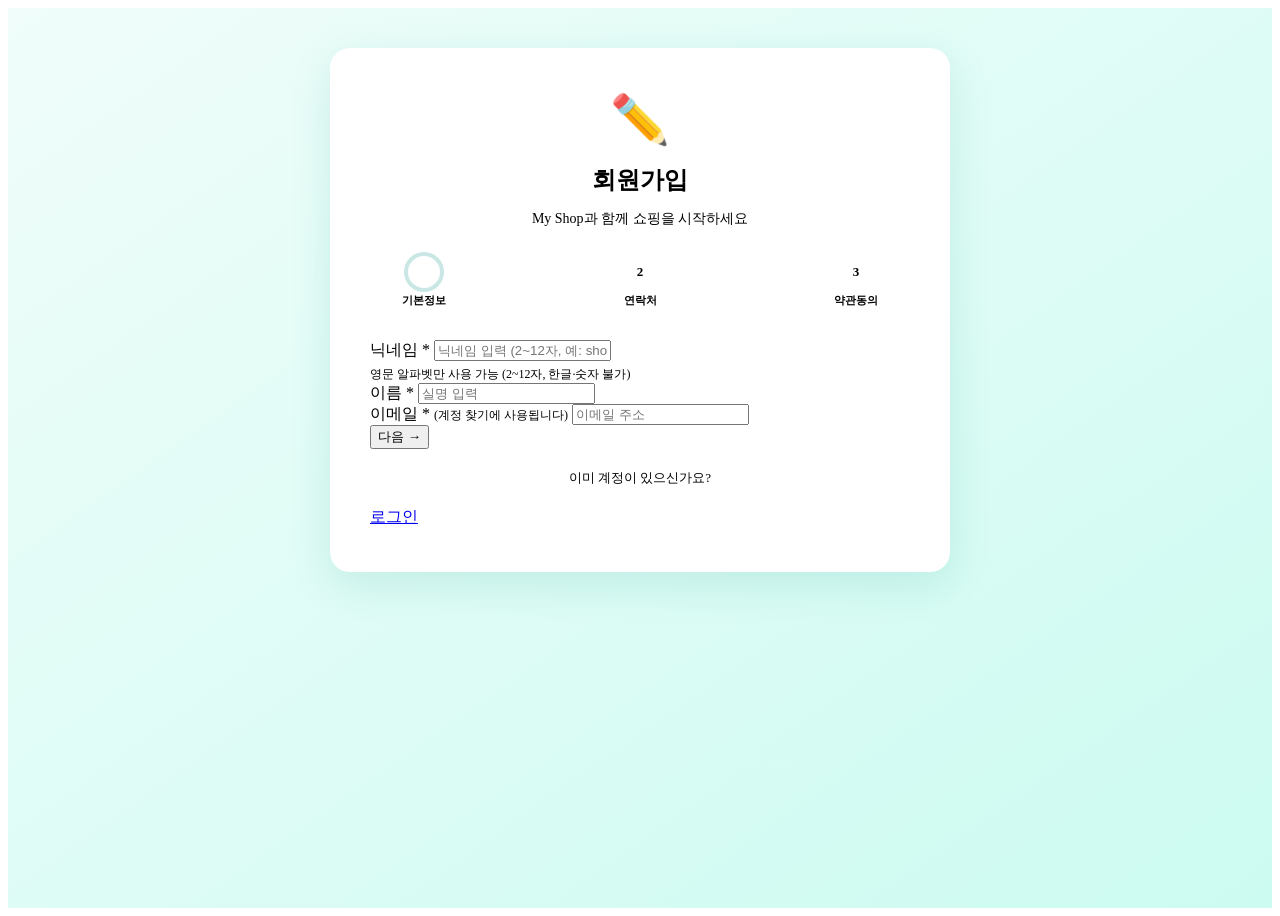
==== register.html @ 2c4adf81 "Add files via upload" ====
<!DOCTYPE html>
<html lang="ko">
<head>
  <meta charset="UTF-8">
  <meta name="viewport" content="width=device-width, initial-scale=1.0">
  <title>회원가입 - My Shop</title>
  <link href="https://fonts.googleapis.com/css2?family=Noto+Sans+KR:wght@400;500;600;700;800&display=swap" rel="stylesheet">
  <link rel="stylesheet" href="css/style.css">
  <style>
    body { min-height:100vh; display:flex; flex-direction:column; }
    .auth-wrap {
      flex:1; display:flex; align-items:flex-start; justify-content:center;
      padding:40px 16px; background:linear-gradient(145deg,#f0fdfa,#ccfbf1);
    }
    .auth-box {
      background:white; border-radius:20px; padding:44px 40px;
      width:100%; max-width:540px; box-shadow:0 12px 40px rgba(13,148,136,0.14);
    }
    @media(max-width:540px){ .auth-box{ padding:28px 18px; } }
    .auth-icon { text-align:center; font-size:48px; margin-bottom:6px; }
    .auth-title { text-align:center; font-size:24px; font-weight:800; margin-bottom:6px; }
    .auth-sub { text-align:center; color:var(--text-muted); font-size:14px; margin-bottom:28px; }

    .step-bar { display:flex; align-items:center; margin-bottom:32px; }
    .step-bar .step-node { flex:1; display:flex; flex-direction:column; align-items:center; gap:5px; position:relative; z-index:1; }
    .step-bar .step-circle {
      width:32px; height:32px; border-radius:50%; display:flex; align-items:center;
      justify-content:center; font-size:13px; font-weight:700;
      background:var(--border); color:var(--text-muted); transition:all 0.3s;
    }
    .step-bar .step-node.active .step-circle { background:var(--primary); color:white; box-shadow:0 0 0 4px rgba(13,148,136,0.22); }
    .step-bar .step-node.done .step-circle { background:var(--success); color:white; }
    .step-bar .step-node-label { font-size:11px; font-weight:600; color:var(--text-muted); }
    .step-bar .step-node.active .step-node-label { color:var(--primary); }
    .step-bar .step-node.done .step-node-label { color:var(--success); }
    .step-bar .step-line { flex:1; height:2px; background:var(--border); margin-bottom:18px; transition:background 0.3s; }
    .step-bar .step-line.done { background:var(--success); }

    .form-step { display:none; }
    .form-step.active { display:block; }

    .privacy-scroll {
      max-height:110px; overflow-y:auto; font-size:12px; color:var(--text-muted);
      line-height:1.9; padding:10px; background:var(--bg); border-radius:6px; margin-bottom:10px;
    }
    .addr-row { display:flex; gap:10px; align-items:flex-end; }
    .addr-row .form-control { flex:1; }
    .divider { display:flex; align-items:center; gap:12px; margin:20px 0; color:var(--text-muted); font-size:13px; }
    .divider::before,.divider::after{ content:''; flex:1; height:1px; background:var(--border); }

    /* 카카오 우편번호 iframe */
    #daumPostcodeWrapper {
      display:none; border:1px solid var(--border); border-radius:var(--radius-sm);
      margin-top:10px; overflow:hidden;
    }
    #daumPostcodeWrapper iframe { width:100%; height:400px; border:none; display:block; }

    /* 닉네임 유효성 힌트 */
    .nick-hint {
      font-size:12px; color:var(--text-muted); margin-top:5px;
    }
    .nick-hint.ok { color:var(--success); }
    .nick-hint.err { color:var(--danger); }
  </style>
</head>
<body>
<header class="header" id="mainHeader"></header>

<div class="auth-wrap">
  <div class="auth-box">
    <div class="auth-icon">✏️</div>
    <h1 class="auth-title">회원가입</h1>
    <p class="auth-sub">My Shop과 함께 쇼핑을 시작하세요</p>

    <!-- Step Bar -->
    <div class="step-bar" id="stepBar">
      <div class="step-node active" id="sn1">
        <div class="step-circle">1</div>
        <div class="step-node-label">기본정보</div>
      </div>
      <div class="step-line" id="sl1"></div>
      <div class="step-node" id="sn2">
        <div class="step-circle">2</div>
        <div class="step-node-label">연락처</div>
      </div>
      <div class="step-line" id="sl2"></div>
      <div class="step-node" id="sn3">
        <div class="step-circle">3</div>
        <div class="step-node-label">약관동의</div>
      </div>
    </div>

    <form id="regForm" onsubmit="return false;">
      <!-- ===== STEP 1: 기본정보 ===== -->
      <div class="form-step active" id="fs1">
        <div class="form-group">
          <label class="form-label">닉네임 <span class="required">*</span></label>
          <input type="text" class="form-control" id="r_nick" autocomplete="username"
                 placeholder="닉네임 입력 (2~12자, 예: shopking)" maxlength="12"
                 oninput="checkNick(this)" required>
          <div class="nick-hint" id="nickHint">영문 알파벳만 사용 가능 (2~12자, 한글·숫자 불가)</div>
          <div class="form-error" id="e_nick" style="display:none">⚠️ 영문 2~12자로 입력해주세요 (한글·숫자 불가)</div>
        </div>
        <div class="form-group">
          <label class="form-label">이름 <span class="required">*</span></label>
          <input type="text" class="form-control" id="r_name" autocomplete="name"
                 placeholder="실명 입력" required>
          <div class="form-error" id="e_name" style="display:none">⚠️ 이름을 입력해주세요</div>
        </div>
        <div class="form-group">
          <label class="form-label">이메일 <span class="required">*</span>
            <span style="color:var(--text-muted);font-weight:400;font-size:12px;">(계정 찾기에 사용됩니다)</span>
          </label>
          <input type="email" class="form-control" id="r_email" autocomplete="email"
                 placeholder="이메일 주소" required>
          <div class="form-error" id="e_email" style="display:none">⚠️ 올바른 이메일을 입력해주세요</div>
        </div>
        <button type="button" class="btn btn-primary btn-full btn-lg" onclick="goStep(2)">다음 →</button>
      </div>

      <!-- ===== STEP 2: 연락처/주소 ===== -->
      <div class="form-step" id="fs2">
        <div class="form-group">
          <label class="form-label">전화번호 <span class="required">*</span>
            <span style="color:var(--text-muted);font-weight:400;font-size:12px;">(로그인 시 비밀번호로 사용됩니다)</span>
          </label>
          <input type="tel" class="form-control" id="r_phone" autocomplete="tel"
                 placeholder="010-0000-0000" required>
          <div class="form-error" id="e_phone" style="display:none">⚠️ 전화번호를 입력해주세요</div>
        </div>
        <div class="form-group">
          <label class="form-label">주소 <span class="required">*</span></label>
          <div class="addr-row" style="margin-bottom:8px;">
            <input type="text" class="form-control" id="r_zip" autocomplete="postal-code"
                   placeholder="우편번호" style="max-width:140px;" readonly>
            <button type="button" class="btn btn-outline" onclick="openPostcode()">📮 주소 검색</button>
          </div>
          <!-- 카카오 우편번호 API 삽입 영역 -->
          <div id="daumPostcodeWrapper">
            <div id="daumPostcodeLayer"></div>
          </div>
          <input type="text" class="form-control" id="r_addr" autocomplete="address-line1"
                 placeholder="기본 주소 (주소 검색 후 자동 입력)" style="margin-bottom:8px;" readonly>
          <div class="form-error" id="e_addr" style="display:none">⚠️ 주소를 검색해주세요</div>
          <input type="text" class="form-control" id="r_addr2" autocomplete="address-line2"
                 placeholder="상세 주소 (동·호수 등 직접 입력)">
        </div>
        <div style="display:flex;gap:10px;">
          <button type="button" class="btn btn-secondary" onclick="goStep(1)" style="min-width:90px;">← 이전</button>
          <button type="button" class="btn btn-primary btn-full btn-lg" onclick="goStep(3)">다음 →</button>
        </div>
      </div>

      <!-- ===== STEP 3: 약관 동의 ===== -->
      <div class="form-step" id="fs3">
        <div class="form-group">
          <label class="checkbox-group" style="border-color:var(--primary-border);background:var(--primary-light);">
            <input type="checkbox" id="agreeAll" onchange="toggleAll(this.checked)">
            <div>
              <div style="font-size:15px;font-weight:800;">전체 동의</div>
              <div style="font-size:12px;color:var(--text-muted);margin-top:2px;">아래 모든 약관에 동의합니다</div>
            </div>
          </label>
        </div>
        <hr style="border:none;border-top:1px solid var(--border);margin-bottom:16px;">

        <div class="form-group">
          <label class="checkbox-group">
            <input type="checkbox" id="agreePrivacy" onchange="syncAll()">
            <div>
              <div style="font-weight:700;">[필수] 개인정보 수집·이용 동의</div>
              <div style="font-size:12px;color:var(--text-muted);margin-top:2px;">주문·배송 처리를 위한 정보 수집에 동의합니다</div>
            </div>
          </label>
          <div class="privacy-scroll" style="margin-top:10px;">
            <strong>개인정보 수집·이용 동의서</strong><br>
            ■ 수집 항목: 닉네임, 이름, 전화번호, 주소, 이메일<br>
            ■ 수집 목적: 회원 관리, 상품 주문·배송, 계정 찾기, 고객 지원<br>
            ■ 보유 기간: 회원 탈퇴 시 즉시 삭제 (관련 법령에 따라 보관될 수 있음)<br>
            ■ 제3자 제공: 배송사에 배송에 필요한 최소한의 정보 제공<br>
            ■ 동의 거부 가능하나, 거부 시 회원가입이 제한됩니다.
          </div>
          <div class="form-error" id="e_privacy" style="display:none">⚠️ 개인정보 동의는 필수입니다</div>
        </div>

        <div class="form-group">
          <label class="checkbox-group">
            <input type="checkbox" id="agreeTerms" onchange="syncAll()">
            <div>
              <div style="font-weight:700;">[필수] 이용약관 동의</div>
              <div style="font-size:12px;color:var(--text-muted);margin-top:2px;">서비스 이용약관에 동의합니다</div>
            </div>
          </label>
          <div class="privacy-scroll" style="margin-top:10px;">
            <strong>서비스 이용약관</strong><br>
            제1조(목적) 본 약관은 My Shop이 제공하는 쇼핑몰 서비스의 이용 조건을 규정합니다.<br>
            제2조(이용계약) 약관에 동의하고 회원가입 신청 시 이용계약이 성립됩니다.<br>
            제3조(서비스 이용) 회원은 관련 법령 및 본 약관을 준수하여야 합니다.<br>
            제4조(개인정보 보호) 회사는 개인정보보호법을 준수하여 회원 정보를 보호합니다.
          </div>
          <div class="form-error" id="e_terms" style="display:none">⚠️ 이용약관 동의는 필수입니다</div>
        </div>

        <div class="form-group">
          <label class="checkbox-group">
            <input type="checkbox" id="agreeMkt" onchange="syncAll()">
            <div>
              <div style="font-weight:700;">[선택] 마케팅 정보 수신 동의</div>
              <div style="font-size:12px;color:var(--text-muted);margin-top:2px;">이벤트·프로모션 정보를 수신합니다</div>
            </div>
          </label>
        </div>

        <div style="display:flex;gap:10px;">
          <button type="button" class="btn btn-secondary" onclick="goStep(2)" style="min-width:90px;">← 이전</button>
          <button type="button" class="btn btn-primary btn-full btn-lg" onclick="submitReg()" id="regBtn">가입 완료 🎉</button>
        </div>
      </div>
    </form>

    <div class="divider">이미 계정이 있으신가요?</div>
    <a href="login.html" class="btn btn-outline btn-full">로그인</a>
  </div>
</div>

<div class="toast-container"></div>
<!-- 카카오 우편번호 API -->
<script src="https://t1.daumcdn.net/mapjsapi/bundle/postcode/prod/postcode.v2.js"></script>
<script src="js/utils.js"></script>
<script>
  let curStep = 1;

  async function init() {
    await renderHeader();
    if (Auth.getUser()) { window.location.href = 'index.html'; return; }
    initPhoneInput(document.getElementById('r_phone'));
  }

  /* ===== 닉네임 실시간 검사 (영문만 허용) ===== */
  function checkNick(input) {
    const val = input.value;
    // 영문 아닌 문자(한글, 숫자, 특수문자 등) 즉시 제거
    input.value = val.replace(/[^a-zA-Z]/g, '');
    const v = input.value;
    const hint = document.getElementById('nickHint');
    if (v.length === 0) {
      hint.className = 'nick-hint';
      hint.textContent = '영문 소문자·대문자만 사용 가능 (2~12자)';
    } else if (v.length < 2) {
      hint.className = 'nick-hint err';
      hint.textContent = '⚠️ 너무 짧습니다 (최소 2자)';
    } else if (v.length > 12) {
      hint.className = 'nick-hint err';
      hint.textContent = '⚠️ 너무 깁니다 (최대 12자)';
    } else {
      hint.className = 'nick-hint ok';
      hint.textContent = '✅ 사용 가능한 형식입니다';
    }
    setErr('e_nick', false);
  }

  /* ===== 카카오 주소 검색 ===== */
  function openPostcode() {
    const wrapper = document.getElementById('daumPostcodeWrapper');
    wrapper.style.display = 'block';
    new daum.Postcode({
      oncomplete: function(data) {
        const addr = data.roadAddress || data.jibunAddress;
        document.getElementById('r_zip').value  = data.zonecode;
        document.getElementById('r_addr').value = addr;
        wrapper.style.display = 'none';
        document.getElementById('r_addr2').focus();
        setErr('e_addr', false);
      },
      onclose: function() {
        wrapper.style.display = 'none';
      },
      width: '100%',
      height: '400px'
    }).embed(document.getElementById('daumPostcodeLayer'));
  }

  /* ===== 단계 이동 ===== */
  function goStep(to) {
    if (to > curStep && !validateStep(curStep)) return;
    for (let i = 1; i <= 3; i++) {
      document.getElementById('sn'+i).className =
        'step-node' + (i < to ? ' done' : i === to ? ' active' : '');
    }
    for (let i = 1; i <= 2; i++) {
      document.getElementById('sl'+i).className =
        'step-line' + (i < to ? ' done' : '');
    }
    document.getElementById('fs'+curStep).classList.remove('active');
    curStep = to;
    document.getElementById('fs'+curStep).classList.add('active');
    window.scrollTo({ top: 0, behavior: 'smooth' });
  }

  /* ===== 단계 유효성 검사 ===== */
  function validateStep(s) {
    if (s === 1) {
      const nick  = document.getElementById('r_nick').value.trim();
      const name  = document.getElementById('r_name').value.trim();
      const email = document.getElementById('r_email').value.trim();
      let ok = true;

      // 닉네임: 영문만, 2~12자
      const nickOk = /^[a-zA-Z]{2,12}$/.test(nick);
      if (!nickOk) {
        setErr('e_nick', true);
        document.getElementById('nickHint').className = 'nick-hint err';
        document.getElementById('nickHint').textContent = '⚠️ 영문 2~12자만 허용됩니다 (한글·숫자 불가)';
        ok = false;
      } else {
        setErr('e_nick', false);
      }

      if (!name) { setErr('e_name', true); ok = false; } else { setErr('e_name', false); }

      if (!email || !/^[^\s@]+@[^\s@]+\.[^\s@]+$/.test(email)) {
        setErr('e_email', true); ok = false;
        if (email) toast('이메일 형식이 올바르지 않습니다.', 'warning');
      } else {
        setErr('e_email', false);
      }
      return ok;
    }
    if (s === 2) {
      const phone = document.getElementById('r_phone').value.trim();
      const addr  = document.getElementById('r_addr').value.trim();
      let ok = true;
      if (!phone || phone.replace(/\D/g,'').length < 10) {
        setErr('e_phone', true);
        document.getElementById('e_phone').textContent = '⚠️ 올바른 전화번호를 입력해주세요';
        ok = false;
      } else { setErr('e_phone', false); }
      if (!addr) {
        setErr('e_addr', true); ok = false;
        toast('주소를 검색해주세요.', 'warning');
      } else {
        setErr('e_addr', false);
      }
      return ok;
    }
    return true;
  }

  function setErr(id, show) {
    const el = document.getElementById(id);
    if (el) el.style.display = show ? 'flex' : 'none';
  }

  /* ===== 약관 동의 ===== */
  function toggleAll(v) {
    ['agreePrivacy','agreeTerms','agreeMkt'].forEach(id => document.getElementById(id).checked = v);
  }
  function syncAll() {
    const p = document.getElementById('agreePrivacy').checked;
    const t = document.getElementById('agreeTerms').checked;
    const m = document.getElementById('agreeMkt').checked;
    document.getElementById('agreeAll').checked = p && t && m;
  }

  /* ===== 최종 가입 제출 ===== */
  async function submitReg() {
    if (!document.getElementById('agreePrivacy').checked) {
      setErr('e_privacy', true);
      toast('개인정보 동의는 필수입니다.', 'error'); return;
    }
    setErr('e_privacy', false);
    if (!document.getElementById('agreeTerms').checked) {
      setErr('e_terms', true);
      toast('이용약관 동의는 필수입니다.', 'error'); return;
    }
    setErr('e_terms', false);

    const nick  = document.getElementById('r_nick').value.trim();
    const name  = document.getElementById('r_name').value.trim();
    const email = document.getElementById('r_email').value.trim();
    const phone = document.getElementById('r_phone').value.trim();
    const zip   = document.getElementById('r_zip').value.trim();
    const addr  = document.getElementById('r_addr').value.trim();
    const addr2 = document.getElementById('r_addr2').value.trim();

    // 최종 닉네임 검사
    if (!/^[a-zA-Z]{2,12}$/.test(nick)) {
      toast('닉네임은 영문 2~12자만 허용됩니다.', 'error'); return;
    }

    showLoading();
    try {
      const res = await API.get('users', { limit: 500 });
      const users = res.data || [];

      // 닉네임 중복
      if (users.find(u => u.nickname === nick)) {
        hideLoading();
        toast('이미 사용 중인 닉네임입니다.', 'error'); return;
      }
      // 이메일 중복
      if (users.find(u => u.email === email)) {
        hideLoading();
        toast('이미 사용 중인 이메일입니다.', 'error'); return;
      }
      // 전화번호 중복
      const phoneNum = phone.replace(/\D/g,'');
      if (users.find(u => u.phone && u.phone.replace(/\D/g,'') === phoneNum)) {
        hideLoading();
        toast('이미 사용 중인 전화번호입니다.', 'error'); return;
      }

      const id = generateId();
      // 전화번호 숫자만 추출하여 비밀번호로 사용
      const initPw = phone.replace(/\D/g,'');
      await API.create('users', {
        id, nickname: nick, name, email,
        password: hashPassword(initPw),
        phone, zipcode: zip, address: addr, address_detail: addr2,
        privacy_agreed: true, role: 'user'
      });

      Auth.setUser({ id, nickname: nick, name, role: 'user' });
      hideLoading();
      toast('회원가입 완료! 환영합니다 🎉', 'success');
      setTimeout(() => { window.location.href = 'index.html'; }, 1200);
    } catch(e) {
      hideLoading(); console.error(e);
      toast('오류가 발생했습니다.', 'error');
    }
  }

  init();
</script>
</body>
</html>
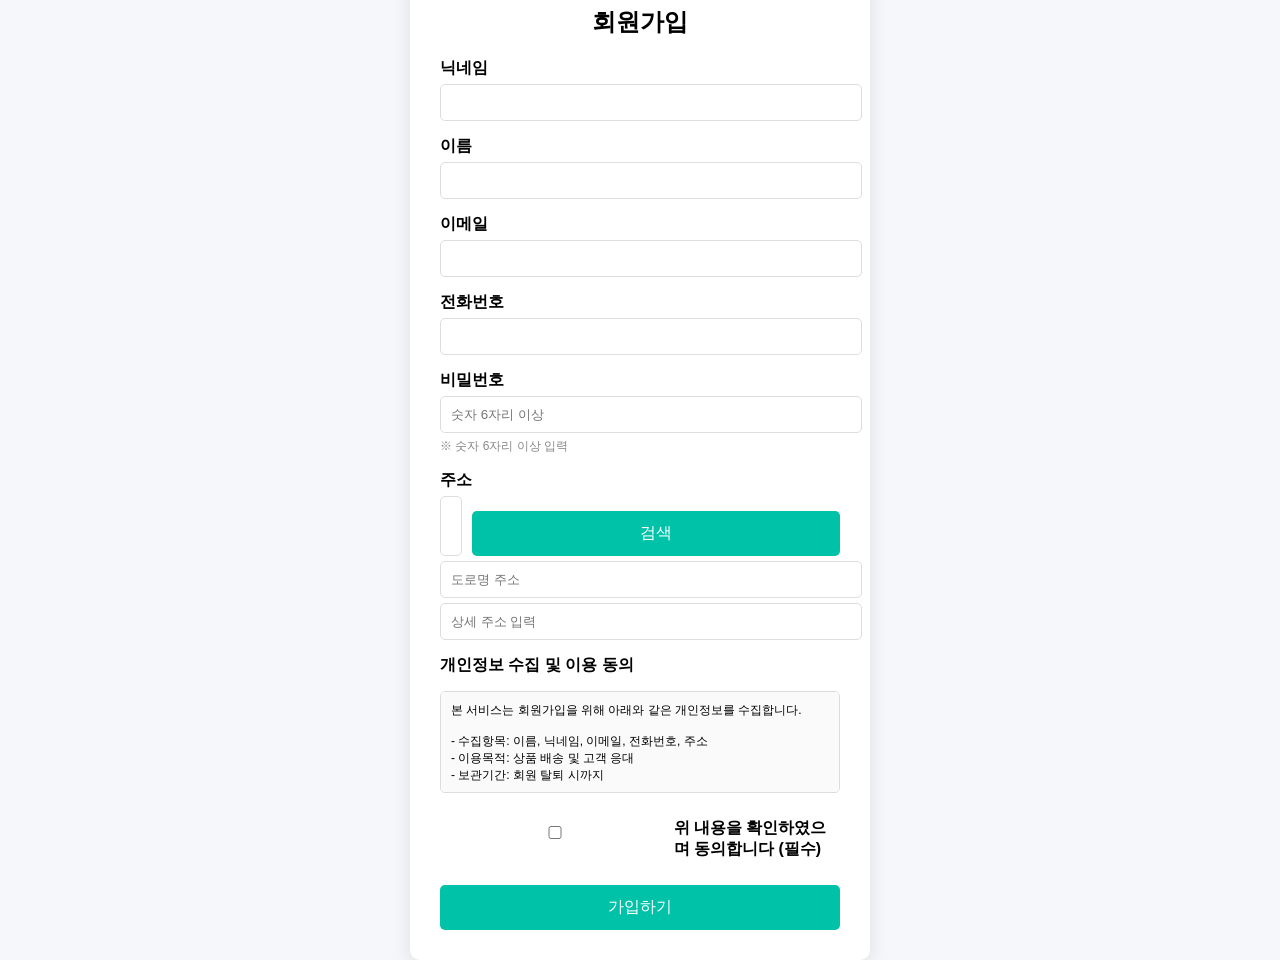
==== commit 65f0afd2: "Update register.html" ====
--- a/register.html
+++ b/register.html
@@ -2,435 +2,206 @@
 <html lang="ko">
 <head>
   <meta charset="UTF-8">
-  <meta name="viewport" content="width=device-width, initial-scale=1.0">
-  <title>회원가입 - My Shop</title>
-  <link href="https://fonts.googleapis.com/css2?family=Noto+Sans+KR:wght@400;500;600;700;800&display=swap" rel="stylesheet">
-  <link rel="stylesheet" href="css/style.css">
+  <title>회원가입 | 해이린</title>
+
   <style>
-    body { min-height:100vh; display:flex; flex-direction:column; }
-    .auth-wrap {
-      flex:1; display:flex; align-items:flex-start; justify-content:center;
-      padding:40px 16px; background:linear-gradient(145deg,#f0fdfa,#ccfbf1);
-    }
-    .auth-box {
-      background:white; border-radius:20px; padding:44px 40px;
-      width:100%; max-width:540px; box-shadow:0 12px 40px rgba(13,148,136,0.14);
-    }
-    @media(max-width:540px){ .auth-box{ padding:28px 18px; } }
-    .auth-icon { text-align:center; font-size:48px; margin-bottom:6px; }
-    .auth-title { text-align:center; font-size:24px; font-weight:800; margin-bottom:6px; }
-    .auth-sub { text-align:center; color:var(--text-muted); font-size:14px; margin-bottom:28px; }
-
-    .step-bar { display:flex; align-items:center; margin-bottom:32px; }
-    .step-bar .step-node { flex:1; display:flex; flex-direction:column; align-items:center; gap:5px; position:relative; z-index:1; }
-    .step-bar .step-circle {
-      width:32px; height:32px; border-radius:50%; display:flex; align-items:center;
-      justify-content:center; font-size:13px; font-weight:700;
-      background:var(--border); color:var(--text-muted); transition:all 0.3s;
-    }
-    .step-bar .step-node.active .step-circle { background:var(--primary); color:white; box-shadow:0 0 0 4px rgba(13,148,136,0.22); }
-    .step-bar .step-node.done .step-circle { background:var(--success); color:white; }
-    .step-bar .step-node-label { font-size:11px; font-weight:600; color:var(--text-muted); }
-    .step-bar .step-node.active .step-node-label { color:var(--primary); }
-    .step-bar .step-node.done .step-node-label { color:var(--success); }
-    .step-bar .step-line { flex:1; height:2px; background:var(--border); margin-bottom:18px; transition:background 0.3s; }
-    .step-bar .step-line.done { background:var(--success); }
-
-    .form-step { display:none; }
-    .form-step.active { display:block; }
-
-    .privacy-scroll {
-      max-height:110px; overflow-y:auto; font-size:12px; color:var(--text-muted);
-      line-height:1.9; padding:10px; background:var(--bg); border-radius:6px; margin-bottom:10px;
-    }
-    .addr-row { display:flex; gap:10px; align-items:flex-end; }
-    .addr-row .form-control { flex:1; }
-    .divider { display:flex; align-items:center; gap:12px; margin:20px 0; color:var(--text-muted); font-size:13px; }
-    .divider::before,.divider::after{ content:''; flex:1; height:1px; background:var(--border); }
-
-    /* 카카오 우편번호 iframe */
-    #daumPostcodeWrapper {
-      display:none; border:1px solid var(--border); border-radius:var(--radius-sm);
-      margin-top:10px; overflow:hidden;
-    }
-    #daumPostcodeWrapper iframe { width:100%; height:400px; border:none; display:block; }
-
-    /* 닉네임 유효성 힌트 */
-    .nick-hint {
-      font-size:12px; color:var(--text-muted); margin-top:5px;
-    }
-    .nick-hint.ok { color:var(--success); }
-    .nick-hint.err { color:var(--danger); }
+    body {
+      font-family: 'Arial', sans-serif;
+      background: #f5f7fa;
+      display: flex;
+      justify-content: center;
+      align-items: center;
+      height: 100vh;
+    }
+
+    .container {
+      width: 400px;
+      background: #fff;
+      padding: 30px;
+      border-radius: 10px;
+      box-shadow: 0 5px 20px rgba(0,0,0,0.1);
+    }
+
+    h2 {
+      text-align: center;
+      margin-bottom: 20px;
+    }
+
+    label {
+      display: block;
+      margin-top: 15px;
+      font-weight: bold;
+    }
+
+    input {
+      width: 100%;
+      padding: 10px;
+      margin-top: 5px;
+      border: 1px solid #ddd;
+      border-radius: 5px;
+    }
+
+    .row {
+      display: flex;
+      gap: 10px;
+    }
+
+    .row input {
+      flex: 1;
+    }
+
+    button {
+      width: 100%;
+      margin-top: 20px;
+      padding: 12px;
+      background: #00c2a8;
+      border: none;
+      color: white;
+      font-size: 16px;
+      border-radius: 5px;
+      cursor: pointer;
+    }
+
+    button:hover {
+      background: #00a891;
+    }
+
+    .note {
+      font-size: 12px;
+      color: #888;
+      margin-top: 5px;
+    }
+
+    .error {
+      color: red;
+      font-size: 12px;
+      margin-top: 5px;
+    }
+
+    .agree-box {
+      margin-top: 15px;
+      padding: 10px;
+      border: 1px solid #ddd;
+      border-radius: 5px;
+      height: 80px;
+      overflow-y: auto;
+      font-size: 12px;
+      background: #fafafa;
+    }
+
+    .checkbox-area {
+      margin-top: 10px;
+      display: flex;
+      align-items: center;
+      gap: 5px;
+    }
   </style>
+
+  <!-- 다음 주소 API -->
+  <script src="https://t1.daumcdn.net/mapjsapi/bundle/postcode/prod/postcode.v2.js"></script>
+
 </head>
+
 <body>
-<header class="header" id="mainHeader"></header>
-
-<div class="auth-wrap">
-  <div class="auth-box">
-    <div class="auth-icon">✏️</div>
-    <h1 class="auth-title">회원가입</h1>
-    <p class="auth-sub">My Shop과 함께 쇼핑을 시작하세요</p>
-
-    <!-- Step Bar -->
-    <div class="step-bar" id="stepBar">
-      <div class="step-node active" id="sn1">
-        <div class="step-circle">1</div>
-        <div class="step-node-label">기본정보</div>
-      </div>
-      <div class="step-line" id="sl1"></div>
-      <div class="step-node" id="sn2">
-        <div class="step-circle">2</div>
-        <div class="step-node-label">연락처</div>
-      </div>
-      <div class="step-line" id="sl2"></div>
-      <div class="step-node" id="sn3">
-        <div class="step-circle">3</div>
-        <div class="step-node-label">약관동의</div>
-      </div>
+
+<div class="container">
+  <h2>회원가입</h2>
+
+  <form onsubmit="return validateForm()">
+
+    <label>닉네임</label>
+    <input type="text" required>
+
+    <label>이름</label>
+    <input type="text" required>
+
+    <label>이메일</label>
+    <input type="email" required>
+
+    <label>전화번호</label>
+    <input type="tel" required>
+
+    <label>비밀번호</label>
+    <input type="password" id="password" placeholder="숫자 6자리 이상" required>
+    <div class="note">※ 숫자 6자리 이상 입력</div>
+    <div id="pwError" class="error"></div>
+
+    <label>주소</label>
+
+    <div class="row">
+      <input type="text" id="postcode" placeholder="우편번호" readonly>
+      <button type="button" onclick="execDaumPostcode()">검색</button>
     </div>
 
-    <form id="regForm" onsubmit="return false;">
-      <!-- ===== STEP 1: 기본정보 ===== -->
-      <div class="form-step active" id="fs1">
-        <div class="form-group">
-          <label class="form-label">닉네임 <span class="required">*</span></label>
-          <input type="text" class="form-control" id="r_nick" autocomplete="username"
-                 placeholder="닉네임 입력 (2~12자, 예: shopking)" maxlength="12"
-                 oninput="checkNick(this)" required>
-          <div class="nick-hint" id="nickHint">영문 알파벳만 사용 가능 (2~12자, 한글·숫자 불가)</div>
-          <div class="form-error" id="e_nick" style="display:none">⚠️ 영문 2~12자로 입력해주세요 (한글·숫자 불가)</div>
-        </div>
-        <div class="form-group">
-          <label class="form-label">이름 <span class="required">*</span></label>
-          <input type="text" class="form-control" id="r_name" autocomplete="name"
-                 placeholder="실명 입력" required>
-          <div class="form-error" id="e_name" style="display:none">⚠️ 이름을 입력해주세요</div>
-        </div>
-        <div class="form-group">
-          <label class="form-label">이메일 <span class="required">*</span>
-            <span style="color:var(--text-muted);font-weight:400;font-size:12px;">(계정 찾기에 사용됩니다)</span>
-          </label>
-          <input type="email" class="form-control" id="r_email" autocomplete="email"
-                 placeholder="이메일 주소" required>
-          <div class="form-error" id="e_email" style="display:none">⚠️ 올바른 이메일을 입력해주세요</div>
-        </div>
-        <button type="button" class="btn btn-primary btn-full btn-lg" onclick="goStep(2)">다음 →</button>
-      </div>
-
-      <!-- ===== STEP 2: 연락처/주소 ===== -->
-      <div class="form-step" id="fs2">
-        <div class="form-group">
-          <label class="form-label">전화번호 <span class="required">*</span>
-            <span style="color:var(--text-muted);font-weight:400;font-size:12px;">(로그인 시 비밀번호로 사용됩니다)</span>
-          </label>
-          <input type="tel" class="form-control" id="r_phone" autocomplete="tel"
-                 placeholder="010-0000-0000" required>
-          <div class="form-error" id="e_phone" style="display:none">⚠️ 전화번호를 입력해주세요</div>
-        </div>
-        <div class="form-group">
-          <label class="form-label">주소 <span class="required">*</span></label>
-          <div class="addr-row" style="margin-bottom:8px;">
-            <input type="text" class="form-control" id="r_zip" autocomplete="postal-code"
-                   placeholder="우편번호" style="max-width:140px;" readonly>
-            <button type="button" class="btn btn-outline" onclick="openPostcode()">📮 주소 검색</button>
-          </div>
-          <!-- 카카오 우편번호 API 삽입 영역 -->
-          <div id="daumPostcodeWrapper">
-            <div id="daumPostcodeLayer"></div>
-          </div>
-          <input type="text" class="form-control" id="r_addr" autocomplete="address-line1"
-                 placeholder="기본 주소 (주소 검색 후 자동 입력)" style="margin-bottom:8px;" readonly>
-          <div class="form-error" id="e_addr" style="display:none">⚠️ 주소를 검색해주세요</div>
-          <input type="text" class="form-control" id="r_addr2" autocomplete="address-line2"
-                 placeholder="상세 주소 (동·호수 등 직접 입력)">
-        </div>
-        <div style="display:flex;gap:10px;">
-          <button type="button" class="btn btn-secondary" onclick="goStep(1)" style="min-width:90px;">← 이전</button>
-          <button type="button" class="btn btn-primary btn-full btn-lg" onclick="goStep(3)">다음 →</button>
-        </div>
-      </div>
-
-      <!-- ===== STEP 3: 약관 동의 ===== -->
-      <div class="form-step" id="fs3">
-        <div class="form-group">
-          <label class="checkbox-group" style="border-color:var(--primary-border);background:var(--primary-light);">
-            <input type="checkbox" id="agreeAll" onchange="toggleAll(this.checked)">
-            <div>
-              <div style="font-size:15px;font-weight:800;">전체 동의</div>
-              <div style="font-size:12px;color:var(--text-muted);margin-top:2px;">아래 모든 약관에 동의합니다</div>
-            </div>
-          </label>
-        </div>
-        <hr style="border:none;border-top:1px solid var(--border);margin-bottom:16px;">
-
-        <div class="form-group">
-          <label class="checkbox-group">
-            <input type="checkbox" id="agreePrivacy" onchange="syncAll()">
-            <div>
-              <div style="font-weight:700;">[필수] 개인정보 수집·이용 동의</div>
-              <div style="font-size:12px;color:var(--text-muted);margin-top:2px;">주문·배송 처리를 위한 정보 수집에 동의합니다</div>
-            </div>
-          </label>
-          <div class="privacy-scroll" style="margin-top:10px;">
-            <strong>개인정보 수집·이용 동의서</strong><br>
-            ■ 수집 항목: 닉네임, 이름, 전화번호, 주소, 이메일<br>
-            ■ 수집 목적: 회원 관리, 상품 주문·배송, 계정 찾기, 고객 지원<br>
-            ■ 보유 기간: 회원 탈퇴 시 즉시 삭제 (관련 법령에 따라 보관될 수 있음)<br>
-            ■ 제3자 제공: 배송사에 배송에 필요한 최소한의 정보 제공<br>
-            ■ 동의 거부 가능하나, 거부 시 회원가입이 제한됩니다.
-          </div>
-          <div class="form-error" id="e_privacy" style="display:none">⚠️ 개인정보 동의는 필수입니다</div>
-        </div>
-
-        <div class="form-group">
-          <label class="checkbox-group">
-            <input type="checkbox" id="agreeTerms" onchange="syncAll()">
-            <div>
-              <div style="font-weight:700;">[필수] 이용약관 동의</div>
-              <div style="font-size:12px;color:var(--text-muted);margin-top:2px;">서비스 이용약관에 동의합니다</div>
-            </div>
-          </label>
-          <div class="privacy-scroll" style="margin-top:10px;">
-            <strong>서비스 이용약관</strong><br>
-            제1조(목적) 본 약관은 My Shop이 제공하는 쇼핑몰 서비스의 이용 조건을 규정합니다.<br>
-            제2조(이용계약) 약관에 동의하고 회원가입 신청 시 이용계약이 성립됩니다.<br>
-            제3조(서비스 이용) 회원은 관련 법령 및 본 약관을 준수하여야 합니다.<br>
-            제4조(개인정보 보호) 회사는 개인정보보호법을 준수하여 회원 정보를 보호합니다.
-          </div>
-          <div class="form-error" id="e_terms" style="display:none">⚠️ 이용약관 동의는 필수입니다</div>
-        </div>
-
-        <div class="form-group">
-          <label class="checkbox-group">
-            <input type="checkbox" id="agreeMkt" onchange="syncAll()">
-            <div>
-              <div style="font-weight:700;">[선택] 마케팅 정보 수신 동의</div>
-              <div style="font-size:12px;color:var(--text-muted);margin-top:2px;">이벤트·프로모션 정보를 수신합니다</div>
-            </div>
-          </label>
-        </div>
-
-        <div style="display:flex;gap:10px;">
-          <button type="button" class="btn btn-secondary" onclick="goStep(2)" style="min-width:90px;">← 이전</button>
-          <button type="button" class="btn btn-primary btn-full btn-lg" onclick="submitReg()" id="regBtn">가입 완료 🎉</button>
-        </div>
-      </div>
-    </form>
-
-    <div class="divider">이미 계정이 있으신가요?</div>
-    <a href="login.html" class="btn btn-outline btn-full">로그인</a>
-  </div>
+    <input type="text" id="address" placeholder="도로명 주소" readonly>
+    <input type="text" placeholder="상세 주소 입력">
+
+    <!-- 개인정보 동의 -->
+    <label>개인정보 수집 및 이용 동의</label>
+
+    <div class="agree-box">
+      본 서비스는 회원가입을 위해 아래와 같은 개인정보를 수집합니다.<br><br>
+      - 수집항목: 이름, 닉네임, 이메일, 전화번호, 주소<br>
+      - 이용목적: 상품 배송 및 고객 응대<br>
+      - 보관기간: 회원 탈퇴 시까지<br><br>
+      ※ 동의를 거부할 수 있으나, 거부 시 회원가입이 제한됩니다.
+    </div>
+
+    <div class="checkbox-area">
+      <input type="checkbox" id="agree">
+      <label for="agree">위 내용을 확인하였으며 동의합니다 (필수)</label>
+    </div>
+    <div id="agreeError" class="error"></div>
+
+    <button type="submit">가입하기</button>
+
+  </form>
 </div>
 
-<div class="toast-container"></div>
-<!-- 카카오 우편번호 API -->
-<script src="https://t1.daumcdn.net/mapjsapi/bundle/postcode/prod/postcode.v2.js"></script>
-<script src="js/utils.js"></script>
 <script>
-  let curStep = 1;
-
-  async function init() {
-    await renderHeader();
-    if (Auth.getUser()) { window.location.href = 'index.html'; return; }
-    initPhoneInput(document.getElementById('r_phone'));
+function execDaumPostcode() {
+  new daum.Postcode({
+    oncomplete: function(data) {
+      document.getElementById('postcode').value = data.zonecode;
+      document.getElementById('address').value = data.roadAddress;
+    }
+  }).open();
+}
+
+function validateForm() {
+  const pw = document.getElementById("password").value;
+  const agree = document.getElementById("agree").checked;
+
+  const pwError = document.getElementById("pwError");
+  const agreeError = document.getElementById("agreeError");
+
+  const isNumber = /^[0-9]+$/;
+
+  // 비밀번호 체크
+  if (!isNumber.test(pw)) {
+    pwError.innerText = "비밀번호는 숫자만 입력해주세요.";
+    return false;
   }
 
-  /* ===== 닉네임 실시간 검사 (영문만 허용) ===== */
-  function checkNick(input) {
-    const val = input.value;
-    // 영문 아닌 문자(한글, 숫자, 특수문자 등) 즉시 제거
-    input.value = val.replace(/[^a-zA-Z]/g, '');
-    const v = input.value;
-    const hint = document.getElementById('nickHint');
-    if (v.length === 0) {
-      hint.className = 'nick-hint';
-      hint.textContent = '영문 소문자·대문자만 사용 가능 (2~12자)';
-    } else if (v.length < 2) {
-      hint.className = 'nick-hint err';
-      hint.textContent = '⚠️ 너무 짧습니다 (최소 2자)';
-    } else if (v.length > 12) {
-      hint.className = 'nick-hint err';
-      hint.textContent = '⚠️ 너무 깁니다 (최대 12자)';
-    } else {
-      hint.className = 'nick-hint ok';
-      hint.textContent = '✅ 사용 가능한 형식입니다';
-    }
-    setErr('e_nick', false);
+  if (pw.length < 6) {
+    pwError.innerText = "비밀번호는 6자리 이상 입력해주세요.";
+    return false;
   }
 
-  /* ===== 카카오 주소 검색 ===== */
-  function openPostcode() {
-    const wrapper = document.getElementById('daumPostcodeWrapper');
-    wrapper.style.display = 'block';
-    new daum.Postcode({
-      oncomplete: function(data) {
-        const addr = data.roadAddress || data.jibunAddress;
-        document.getElementById('r_zip').value  = data.zonecode;
-        document.getElementById('r_addr').value = addr;
-        wrapper.style.display = 'none';
-        document.getElementById('r_addr2').focus();
-        setErr('e_addr', false);
-      },
-      onclose: function() {
-        wrapper.style.display = 'none';
-      },
-      width: '100%',
-      height: '400px'
-    }).embed(document.getElementById('daumPostcodeLayer'));
+  pwError.innerText = "";
+
+  // 동의 체크
+  if (!agree) {
+    agreeError.innerText = "개인정보 수집 및 이용에 동의해주세요.";
+    return false;
   }
 
-  /* ===== 단계 이동 ===== */
-  function goStep(to) {
-    if (to > curStep && !validateStep(curStep)) return;
-    for (let i = 1; i <= 3; i++) {
-      document.getElementById('sn'+i).className =
-        'step-node' + (i < to ? ' done' : i === to ? ' active' : '');
-    }
-    for (let i = 1; i <= 2; i++) {
-      document.getElementById('sl'+i).className =
-        'step-line' + (i < to ? ' done' : '');
-    }
-    document.getElementById('fs'+curStep).classList.remove('active');
-    curStep = to;
-    document.getElementById('fs'+curStep).classList.add('active');
-    window.scrollTo({ top: 0, behavior: 'smooth' });
-  }
-
-  /* ===== 단계 유효성 검사 ===== */
-  function validateStep(s) {
-    if (s === 1) {
-      const nick  = document.getElementById('r_nick').value.trim();
-      const name  = document.getElementById('r_name').value.trim();
-      const email = document.getElementById('r_email').value.trim();
-      let ok = true;
-
-      // 닉네임: 영문만, 2~12자
-      const nickOk = /^[a-zA-Z]{2,12}$/.test(nick);
-      if (!nickOk) {
-        setErr('e_nick', true);
-        document.getElementById('nickHint').className = 'nick-hint err';
-        document.getElementById('nickHint').textContent = '⚠️ 영문 2~12자만 허용됩니다 (한글·숫자 불가)';
-        ok = false;
-      } else {
-        setErr('e_nick', false);
-      }
-
-      if (!name) { setErr('e_name', true); ok = false; } else { setErr('e_name', false); }
-
-      if (!email || !/^[^\s@]+@[^\s@]+\.[^\s@]+$/.test(email)) {
-        setErr('e_email', true); ok = false;
-        if (email) toast('이메일 형식이 올바르지 않습니다.', 'warning');
-      } else {
-        setErr('e_email', false);
-      }
-      return ok;
-    }
-    if (s === 2) {
-      const phone = document.getElementById('r_phone').value.trim();
-      const addr  = document.getElementById('r_addr').value.trim();
-      let ok = true;
-      if (!phone || phone.replace(/\D/g,'').length < 10) {
-        setErr('e_phone', true);
-        document.getElementById('e_phone').textContent = '⚠️ 올바른 전화번호를 입력해주세요';
-        ok = false;
-      } else { setErr('e_phone', false); }
-      if (!addr) {
-        setErr('e_addr', true); ok = false;
-        toast('주소를 검색해주세요.', 'warning');
-      } else {
-        setErr('e_addr', false);
-      }
-      return ok;
-    }
-    return true;
-  }
-
-  function setErr(id, show) {
-    const el = document.getElementById(id);
-    if (el) el.style.display = show ? 'flex' : 'none';
-  }
-
-  /* ===== 약관 동의 ===== */
-  function toggleAll(v) {
-    ['agreePrivacy','agreeTerms','agreeMkt'].forEach(id => document.getElementById(id).checked = v);
-  }
-  function syncAll() {
-    const p = document.getElementById('agreePrivacy').checked;
-    const t = document.getElementById('agreeTerms').checked;
-    const m = document.getElementById('agreeMkt').checked;
-    document.getElementById('agreeAll').checked = p && t && m;
-  }
-
-  /* ===== 최종 가입 제출 ===== */
-  async function submitReg() {
-    if (!document.getElementById('agreePrivacy').checked) {
-      setErr('e_privacy', true);
-      toast('개인정보 동의는 필수입니다.', 'error'); return;
-    }
-    setErr('e_privacy', false);
-    if (!document.getElementById('agreeTerms').checked) {
-      setErr('e_terms', true);
-      toast('이용약관 동의는 필수입니다.', 'error'); return;
-    }
-    setErr('e_terms', false);
-
-    const nick  = document.getElementById('r_nick').value.trim();
-    const name  = document.getElementById('r_name').value.trim();
-    const email = document.getElementById('r_email').value.trim();
-    const phone = document.getElementById('r_phone').value.trim();
-    const zip   = document.getElementById('r_zip').value.trim();
-    const addr  = document.getElementById('r_addr').value.trim();
-    const addr2 = document.getElementById('r_addr2').value.trim();
-
-    // 최종 닉네임 검사
-    if (!/^[a-zA-Z]{2,12}$/.test(nick)) {
-      toast('닉네임은 영문 2~12자만 허용됩니다.', 'error'); return;
-    }
-
-    showLoading();
-    try {
-      const res = await API.get('users', { limit: 500 });
-      const users = res.data || [];
-
-      // 닉네임 중복
-      if (users.find(u => u.nickname === nick)) {
-        hideLoading();
-        toast('이미 사용 중인 닉네임입니다.', 'error'); return;
-      }
-      // 이메일 중복
-      if (users.find(u => u.email === email)) {
-        hideLoading();
-        toast('이미 사용 중인 이메일입니다.', 'error'); return;
-      }
-      // 전화번호 중복
-      const phoneNum = phone.replace(/\D/g,'');
-      if (users.find(u => u.phone && u.phone.replace(/\D/g,'') === phoneNum)) {
-        hideLoading();
-        toast('이미 사용 중인 전화번호입니다.', 'error'); return;
-      }
-
-      const id = generateId();
-      // 전화번호 숫자만 추출하여 비밀번호로 사용
-      const initPw = phone.replace(/\D/g,'');
-      await API.create('users', {
-        id, nickname: nick, name, email,
-        password: hashPassword(initPw),
-        phone, zipcode: zip, address: addr, address_detail: addr2,
-        privacy_agreed: true, role: 'user'
-      });
-
-      Auth.setUser({ id, nickname: nick, name, role: 'user' });
-      hideLoading();
-      toast('회원가입 완료! 환영합니다 🎉', 'success');
-      setTimeout(() => { window.location.href = 'index.html'; }, 1200);
-    } catch(e) {
-      hideLoading(); console.error(e);
-      toast('오류가 발생했습니다.', 'error');
-    }
-  }
-
-  init();
+  agreeError.innerText = "";
+
+  alert("회원가입 완료!");
+  return true;
+}
 </script>
+
 </body>
 </html>
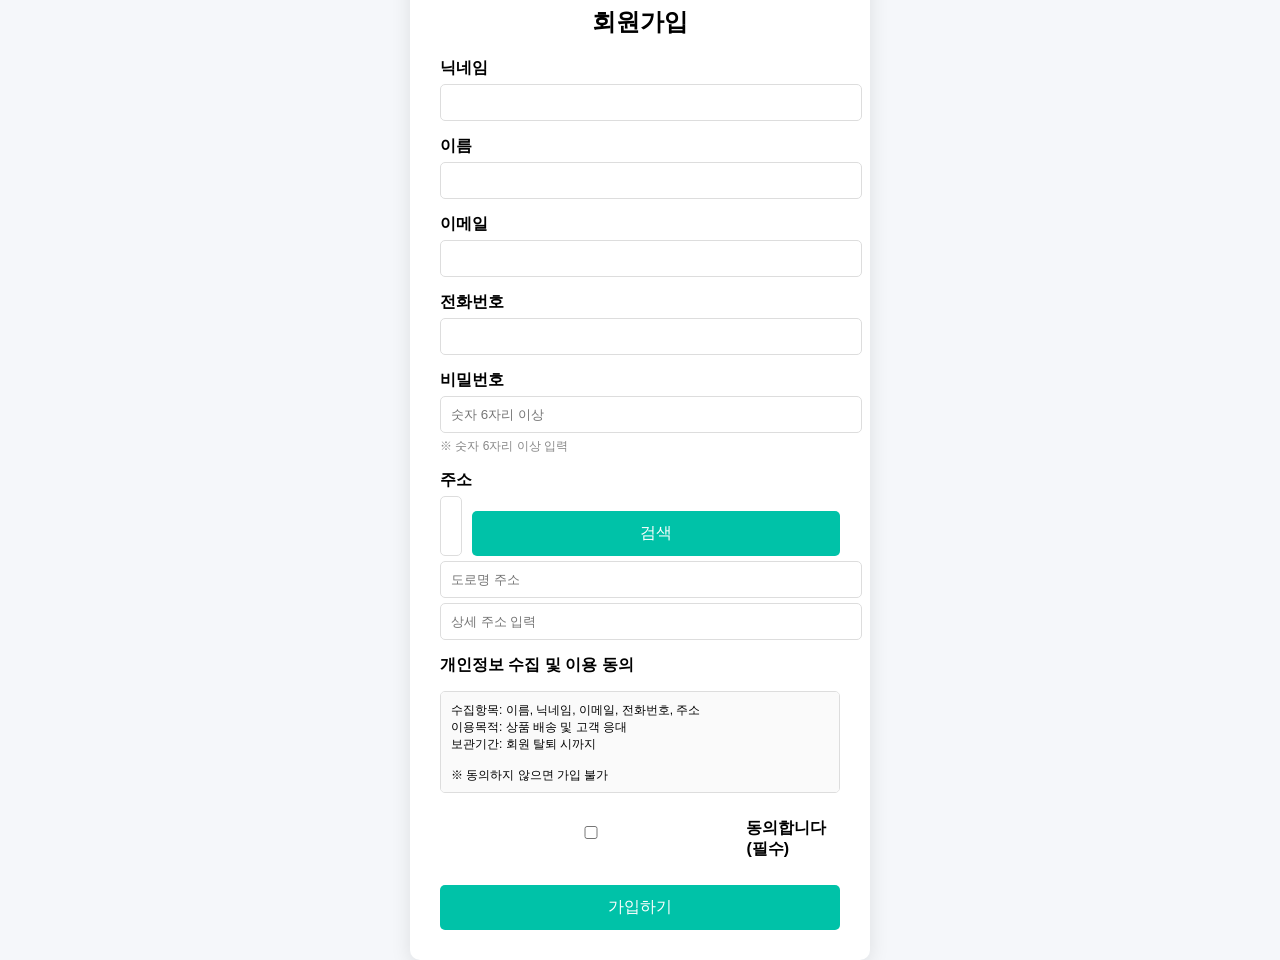
==== commit 870998a7: "Update register.html" ====
--- a/register.html
+++ b/register.html
@@ -110,16 +110,16 @@
   <form onsubmit="return validateForm()">
 
     <label>닉네임</label>
-    <input type="text" required>
+    <input id="nickname" type="text" required>
 
     <label>이름</label>
-    <input type="text" required>
+    <input id="name" type="text" required>
 
     <label>이메일</label>
-    <input type="email" required>
+    <input id="email" type="email" required>
 
     <label>전화번호</label>
-    <input type="tel" required>
+    <input id="phone" type="tel" required>
 
     <label>비밀번호</label>
     <input type="password" id="password" placeholder="숫자 6자리 이상" required>
@@ -134,22 +134,20 @@
     </div>
 
     <input type="text" id="address" placeholder="도로명 주소" readonly>
-    <input type="text" placeholder="상세 주소 입력">
-
-    <!-- 개인정보 동의 -->
+    <input type="text" id="detailAddress" placeholder="상세 주소 입력">
+
     <label>개인정보 수집 및 이용 동의</label>
 
     <div class="agree-box">
-      본 서비스는 회원가입을 위해 아래와 같은 개인정보를 수집합니다.<br><br>
-      - 수집항목: 이름, 닉네임, 이메일, 전화번호, 주소<br>
-      - 이용목적: 상품 배송 및 고객 응대<br>
-      - 보관기간: 회원 탈퇴 시까지<br><br>
-      ※ 동의를 거부할 수 있으나, 거부 시 회원가입이 제한됩니다.
+      수집항목: 이름, 닉네임, 이메일, 전화번호, 주소<br>
+      이용목적: 상품 배송 및 고객 응대<br>
+      보관기간: 회원 탈퇴 시까지<br><br>
+      ※ 동의하지 않으면 가입 불가
     </div>
 
     <div class="checkbox-area">
       <input type="checkbox" id="agree">
-      <label for="agree">위 내용을 확인하였으며 동의합니다 (필수)</label>
+      <label for="agree">동의합니다 (필수)</label>
     </div>
     <div id="agreeError" class="error"></div>
 
@@ -169,7 +167,13 @@
 }
 
 function validateForm() {
-  const pw = document.getElementById("password").value;
+  const nickname = document.getElementById("nickname").value;
+  const name = document.getElementById("name").value;
+  const email = document.getElementById("email").value;
+  const phone = document.getElementById("phone").value;
+  const password = document.getElementById("password").value;
+  const address = document.getElementById("address").value;
+  const detailAddress = document.getElementById("detailAddress").value;
   const agree = document.getElementById("agree").checked;
 
   const pwError = document.getElementById("pwError");
@@ -177,29 +181,41 @@
 
   const isNumber = /^[0-9]+$/;
 
-  // 비밀번호 체크
-  if (!isNumber.test(pw)) {
+  if (!isNumber.test(password)) {
     pwError.innerText = "비밀번호는 숫자만 입력해주세요.";
     return false;
   }
 
-  if (pw.length < 6) {
+  if (password.length < 6) {
     pwError.innerText = "비밀번호는 6자리 이상 입력해주세요.";
     return false;
   }
 
   pwError.innerText = "";
 
-  // 동의 체크
   if (!agree) {
-    agreeError.innerText = "개인정보 수집 및 이용에 동의해주세요.";
+    agreeError.innerText = "개인정보 동의는 필수입니다.";
     return false;
   }
 
   agreeError.innerText = "";
 
+  const user = {
+    nickname,
+    name,
+    email,
+    phone,
+    password,
+    address,
+    detailAddress
+  };
+
+  localStorage.setItem("user", JSON.stringify(user));
+
   alert("회원가입 완료!");
-  return true;
+  window.location.href = "login.html";
+
+  return false;
 }
 </script>
 
